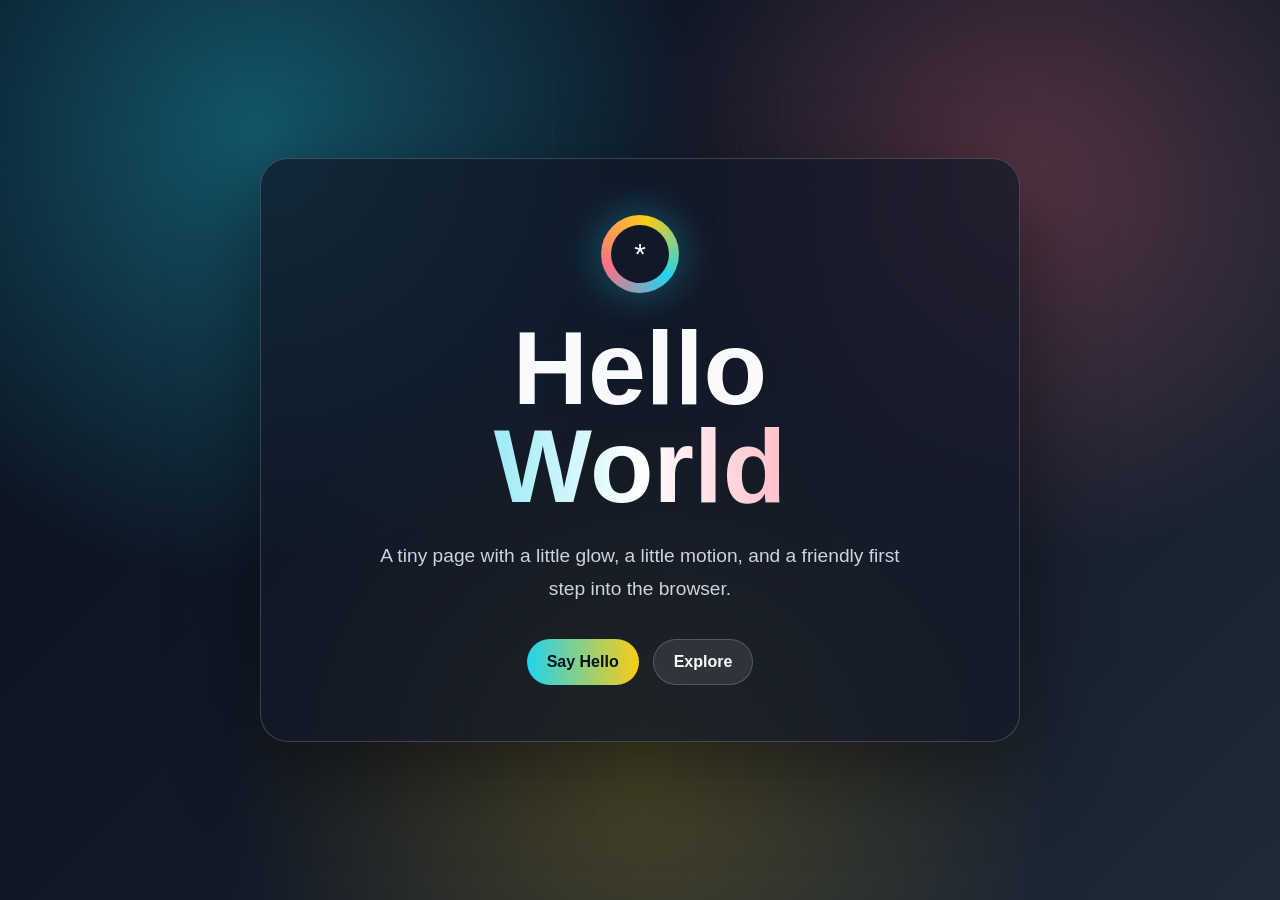
==== index.html @ 3ae95172 "my first commit" ====
<!DOCTYPE html>
<html lang="en">
<head>
  <meta charset="UTF-8">
  <meta name="viewport" content="width=device-width, initial-scale=1.0">
  <title>Hello World</title>
  <style>
    :root {
      color-scheme: dark;
      --bg: #111827;
      --panel: rgba(17, 24, 39, 0.72);
      --text: #f8fafc;
      --muted: #cbd5e1;
      --cyan: #22d3ee;
      --rose: #fb7185;
      --gold: #facc15;
      --line: rgba(255, 255, 255, 0.18);
    }

    * {
      box-sizing: border-box;
    }

    body {
      min-height: 100vh;
      margin: 0;
      display: grid;
      place-items: center;
      overflow: hidden;
      font-family: "Segoe UI", Arial, sans-serif;
      color: var(--text);
      background:
        radial-gradient(circle at 20% 15%, rgba(34, 211, 238, 0.35), transparent 28rem),
        radial-gradient(circle at 80% 20%, rgba(251, 113, 133, 0.28), transparent 24rem),
        radial-gradient(circle at 50% 85%, rgba(250, 204, 21, 0.22), transparent 26rem),
        linear-gradient(135deg, #08111f 0%, var(--bg) 48%, #1f2937 100%);
    }

    body::before {
      content: "";
      position: fixed;
      inset: 0;
      background-image:
        linear-gradient(rgba(255, 255, 255, 0.045) 1px, transparent 1px),
        linear-gradient(90deg, rgba(255, 255, 255, 0.045) 1px, transparent 1px);
      background-size: 46px 46px;
      mask-image: radial-gradient(circle, black 0%, transparent 72%);
      pointer-events: none;
    }

    main {
      width: min(92vw, 760px);
      padding: 56px;
      position: relative;
      border: 1px solid var(--line);
      border-radius: 28px;
      background: var(--panel);
      box-shadow: 0 28px 90px rgba(0, 0, 0, 0.45);
      backdrop-filter: blur(18px);
      text-align: center;
    }

    .spark {
      width: 78px;
      height: 78px;
      margin: 0 auto 26px;
      display: grid;
      place-items: center;
      border-radius: 50%;
      background: conic-gradient(from 130deg, var(--cyan), var(--rose), var(--gold), var(--cyan));
      box-shadow: 0 0 42px rgba(34, 211, 238, 0.38);
      animation: turn 8s linear infinite;
    }

    .spark span {
      width: 58px;
      height: 58px;
      display: grid;
      place-items: center;
      border-radius: inherit;
      background: #111827;
      font-size: 30px;
      animation: counter-turn 8s linear infinite;
    }

    h1 {
      margin: 0;
      font-size: clamp(3rem, 9vw, 6.5rem);
      line-height: 0.95;
      letter-spacing: 0;
      text-wrap: balance;
    }

    h1 span {
      display: block;
      color: transparent;
      background: linear-gradient(90deg, var(--cyan), #ffffff, var(--rose));
      background-clip: text;
      -webkit-background-clip: text;
    }

    p {
      max-width: 560px;
      margin: 24px auto 0;
      color: var(--muted);
      font-size: clamp(1rem, 2vw, 1.2rem);
      line-height: 1.7;
    }

    .actions {
      margin-top: 34px;
      display: flex;
      justify-content: center;
      gap: 14px;
      flex-wrap: wrap;
    }

    a {
      min-height: 46px;
      padding: 12px 20px;
      display: inline-flex;
      align-items: center;
      justify-content: center;
      border: 1px solid var(--line);
      border-radius: 999px;
      color: var(--text);
      text-decoration: none;
      font-weight: 700;
      background: rgba(255, 255, 255, 0.09);
      transition: transform 180ms ease, background 180ms ease, border-color 180ms ease;
    }

    a:hover {
      transform: translateY(-2px);
      border-color: rgba(255, 255, 255, 0.45);
      background: rgba(255, 255, 255, 0.16);
    }

    a.primary {
      border: 0;
      color: #07111f;
      background: linear-gradient(90deg, var(--cyan), var(--gold));
    }

    @keyframes turn {
      to {
        transform: rotate(360deg);
      }
    }

    @keyframes counter-turn {
      to {
        transform: rotate(-360deg);
      }
    }

    @media (max-width: 560px) {
      main {
        padding: 38px 24px;
        border-radius: 22px;
      }
    }
  </style>
</head>
<body>
  <main>
    <div class="spark" aria-hidden="true">
      <span>*</span>
    </div>
    <h1>Hello <span>World</span></h1>
    <p>A tiny page with a little glow, a little motion, and a friendly first step into the browser.</p>
    <div class="actions">
      <a class="primary" href="#" aria-label="Say hello">Say Hello</a>
      <a href="#" aria-label="Explore the page">Explore</a>
    </div>
  </main>
</body>
</html>
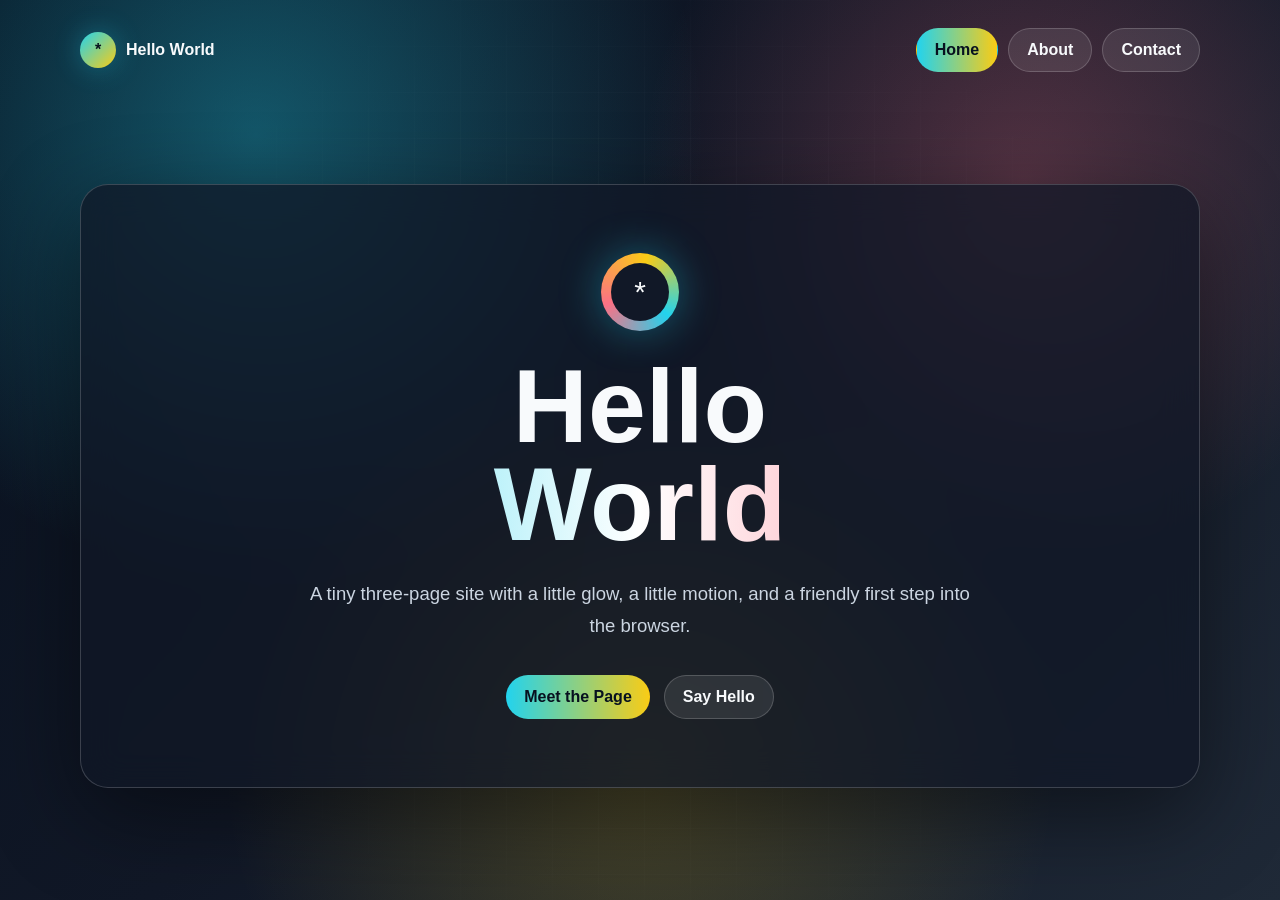
==== commit 7228aac6: "added about page and contact page" ====
--- a/index.html
+++ b/index.html
@@ -3,176 +3,34 @@
 <head>
   <meta charset="UTF-8">
   <meta name="viewport" content="width=device-width, initial-scale=1.0">
-  <title>Hello World</title>
-  <style>
-    :root {
-      color-scheme: dark;
-      --bg: #111827;
-      --panel: rgba(17, 24, 39, 0.72);
-      --text: #f8fafc;
-      --muted: #cbd5e1;
-      --cyan: #22d3ee;
-      --rose: #fb7185;
-      --gold: #facc15;
-      --line: rgba(255, 255, 255, 0.18);
-    }
-
-    * {
-      box-sizing: border-box;
-    }
-
-    body {
-      min-height: 100vh;
-      margin: 0;
-      display: grid;
-      place-items: center;
-      overflow: hidden;
-      font-family: "Segoe UI", Arial, sans-serif;
-      color: var(--text);
-      background:
-        radial-gradient(circle at 20% 15%, rgba(34, 211, 238, 0.35), transparent 28rem),
-        radial-gradient(circle at 80% 20%, rgba(251, 113, 133, 0.28), transparent 24rem),
-        radial-gradient(circle at 50% 85%, rgba(250, 204, 21, 0.22), transparent 26rem),
-        linear-gradient(135deg, #08111f 0%, var(--bg) 48%, #1f2937 100%);
-    }
-
-    body::before {
-      content: "";
-      position: fixed;
-      inset: 0;
-      background-image:
-        linear-gradient(rgba(255, 255, 255, 0.045) 1px, transparent 1px),
-        linear-gradient(90deg, rgba(255, 255, 255, 0.045) 1px, transparent 1px);
-      background-size: 46px 46px;
-      mask-image: radial-gradient(circle, black 0%, transparent 72%);
-      pointer-events: none;
-    }
-
-    main {
-      width: min(92vw, 760px);
-      padding: 56px;
-      position: relative;
-      border: 1px solid var(--line);
-      border-radius: 28px;
-      background: var(--panel);
-      box-shadow: 0 28px 90px rgba(0, 0, 0, 0.45);
-      backdrop-filter: blur(18px);
-      text-align: center;
-    }
-
-    .spark {
-      width: 78px;
-      height: 78px;
-      margin: 0 auto 26px;
-      display: grid;
-      place-items: center;
-      border-radius: 50%;
-      background: conic-gradient(from 130deg, var(--cyan), var(--rose), var(--gold), var(--cyan));
-      box-shadow: 0 0 42px rgba(34, 211, 238, 0.38);
-      animation: turn 8s linear infinite;
-    }
-
-    .spark span {
-      width: 58px;
-      height: 58px;
-      display: grid;
-      place-items: center;
-      border-radius: inherit;
-      background: #111827;
-      font-size: 30px;
-      animation: counter-turn 8s linear infinite;
-    }
-
-    h1 {
-      margin: 0;
-      font-size: clamp(3rem, 9vw, 6.5rem);
-      line-height: 0.95;
-      letter-spacing: 0;
-      text-wrap: balance;
-    }
-
-    h1 span {
-      display: block;
-      color: transparent;
-      background: linear-gradient(90deg, var(--cyan), #ffffff, var(--rose));
-      background-clip: text;
-      -webkit-background-clip: text;
-    }
-
-    p {
-      max-width: 560px;
-      margin: 24px auto 0;
-      color: var(--muted);
-      font-size: clamp(1rem, 2vw, 1.2rem);
-      line-height: 1.7;
-    }
-
-    .actions {
-      margin-top: 34px;
-      display: flex;
-      justify-content: center;
-      gap: 14px;
-      flex-wrap: wrap;
-    }
-
-    a {
-      min-height: 46px;
-      padding: 12px 20px;
-      display: inline-flex;
-      align-items: center;
-      justify-content: center;
-      border: 1px solid var(--line);
-      border-radius: 999px;
-      color: var(--text);
-      text-decoration: none;
-      font-weight: 700;
-      background: rgba(255, 255, 255, 0.09);
-      transition: transform 180ms ease, background 180ms ease, border-color 180ms ease;
-    }
-
-    a:hover {
-      transform: translateY(-2px);
-      border-color: rgba(255, 255, 255, 0.45);
-      background: rgba(255, 255, 255, 0.16);
-    }
-
-    a.primary {
-      border: 0;
-      color: #07111f;
-      background: linear-gradient(90deg, var(--cyan), var(--gold));
-    }
-
-    @keyframes turn {
-      to {
-        transform: rotate(360deg);
-      }
-    }
-
-    @keyframes counter-turn {
-      to {
-        transform: rotate(-360deg);
-      }
-    }
-
-    @media (max-width: 560px) {
-      main {
-        padding: 38px 24px;
-        border-radius: 22px;
-      }
-    }
-  </style>
+  <title>Hello World | Home</title>
+  <link rel="stylesheet" href="styles.css">
 </head>
 <body>
-  <main>
-    <div class="spark" aria-hidden="true">
-      <span>*</span>
-    </div>
-    <h1>Hello <span>World</span></h1>
-    <p>A tiny page with a little glow, a little motion, and a friendly first step into the browser.</p>
-    <div class="actions">
-      <a class="primary" href="#" aria-label="Say hello">Say Hello</a>
-      <a href="#" aria-label="Explore the page">Explore</a>
-    </div>
-  </main>
+  <div class="site-shell">
+    <header class="site-header">
+      <a class="brand" href="index.html" aria-label="Hello World home">
+        <span class="brand-mark">*</span>
+        <span>Hello World</span>
+      </a>
+      <nav class="nav" aria-label="Primary navigation">
+        <a class="active" href="index.html">Home</a>
+        <a href="about.html">About</a>
+        <a href="contact.html">Contact</a>
+      </nav>
+    </header>
+
+    <main class="hero">
+      <div class="spark" aria-hidden="true">
+        <span>*</span>
+      </div>
+      <h1>Hello <span>World</span></h1>
+      <p class="lede">A tiny three-page site with a little glow, a little motion, and a friendly first step into the browser.</p>
+      <div class="actions">
+        <a class="button primary" href="about.html">Meet the Page</a>
+        <a class="button" href="contact.html">Say Hello</a>
+      </div>
+    </main>
+  </div>
 </body>
 </html>
--- a/styles.css
+++ b/styles.css
@@ -0,0 +1,323 @@
+:root {
+  color-scheme: dark;
+  --bg: #111827;
+  --panel: rgba(17, 24, 39, 0.74);
+  --text: #f8fafc;
+  --muted: #cbd5e1;
+  --cyan: #22d3ee;
+  --rose: #fb7185;
+  --gold: #facc15;
+  --green: #34d399;
+  --line: rgba(255, 255, 255, 0.18);
+}
+
+* {
+  box-sizing: border-box;
+}
+
+body {
+  min-height: 100vh;
+  margin: 0;
+  overflow-x: hidden;
+  font-family: "Segoe UI", Arial, sans-serif;
+  color: var(--text);
+  background:
+    radial-gradient(circle at 20% 15%, rgba(34, 211, 238, 0.35), transparent 28rem),
+    radial-gradient(circle at 80% 20%, rgba(251, 113, 133, 0.28), transparent 24rem),
+    radial-gradient(circle at 50% 85%, rgba(250, 204, 21, 0.22), transparent 26rem),
+    linear-gradient(135deg, #08111f 0%, var(--bg) 48%, #1f2937 100%);
+}
+
+body::before {
+  content: "";
+  position: fixed;
+  inset: 0;
+  background-image:
+    linear-gradient(rgba(255, 255, 255, 0.045) 1px, transparent 1px),
+    linear-gradient(90deg, rgba(255, 255, 255, 0.045) 1px, transparent 1px);
+  background-size: 46px 46px;
+  mask-image: radial-gradient(circle, black 0%, transparent 72%);
+  pointer-events: none;
+}
+
+.site-shell {
+  width: min(1120px, 92vw);
+  min-height: 100vh;
+  margin: 0 auto;
+  padding: 28px 0;
+  position: relative;
+  display: grid;
+  grid-template-rows: auto 1fr;
+  gap: 28px;
+}
+
+.site-header {
+  display: flex;
+  align-items: center;
+  justify-content: space-between;
+  gap: 18px;
+}
+
+.brand {
+  display: inline-flex;
+  align-items: center;
+  gap: 10px;
+  color: var(--text);
+  text-decoration: none;
+  font-weight: 800;
+}
+
+.brand-mark {
+  width: 36px;
+  height: 36px;
+  display: grid;
+  place-items: center;
+  border-radius: 50%;
+  color: #07111f;
+  background: linear-gradient(135deg, var(--cyan), var(--gold));
+  box-shadow: 0 0 28px rgba(34, 211, 238, 0.32);
+}
+
+.nav {
+  display: flex;
+  gap: 10px;
+  flex-wrap: wrap;
+  justify-content: flex-end;
+}
+
+.nav a,
+.button {
+  min-height: 44px;
+  padding: 11px 18px;
+  display: inline-flex;
+  align-items: center;
+  justify-content: center;
+  border: 1px solid var(--line);
+  border-radius: 999px;
+  color: var(--text);
+  text-decoration: none;
+  font-weight: 700;
+  background: rgba(255, 255, 255, 0.09);
+  transition: transform 180ms ease, background 180ms ease, border-color 180ms ease;
+}
+
+.nav a:hover,
+.button:hover {
+  transform: translateY(-2px);
+  border-color: rgba(255, 255, 255, 0.45);
+  background: rgba(255, 255, 255, 0.16);
+}
+
+.nav a.active {
+  color: #07111f;
+  border-color: transparent;
+  background: linear-gradient(90deg, var(--cyan), var(--gold));
+}
+
+.hero,
+.content-panel {
+  border: 1px solid var(--line);
+  border-radius: 28px;
+  background: var(--panel);
+  box-shadow: 0 28px 90px rgba(0, 0, 0, 0.45);
+  backdrop-filter: blur(18px);
+}
+
+.hero {
+  margin: auto 0;
+  padding: clamp(36px, 7vw, 68px);
+  text-align: center;
+}
+
+.spark {
+  width: 78px;
+  height: 78px;
+  margin: 0 auto 26px;
+  display: grid;
+  place-items: center;
+  border-radius: 50%;
+  background: conic-gradient(from 130deg, var(--cyan), var(--rose), var(--gold), var(--cyan));
+  box-shadow: 0 0 42px rgba(34, 211, 238, 0.38);
+  animation: turn 8s linear infinite;
+}
+
+.spark span {
+  width: 58px;
+  height: 58px;
+  display: grid;
+  place-items: center;
+  border-radius: inherit;
+  background: #111827;
+  font-size: 30px;
+  animation: counter-turn 8s linear infinite;
+}
+
+h1 {
+  margin: 0;
+  font-size: clamp(3rem, 9vw, 6.5rem);
+  line-height: 0.95;
+  letter-spacing: 0;
+  text-wrap: balance;
+}
+
+h1 span,
+.gradient-text {
+  color: transparent;
+  background: linear-gradient(90deg, var(--cyan), #ffffff, var(--rose));
+  background-clip: text;
+  -webkit-background-clip: text;
+}
+
+h1 span {
+  display: block;
+}
+
+h2 {
+  margin: 0;
+  font-size: clamp(2.2rem, 5vw, 4.5rem);
+  line-height: 1;
+  letter-spacing: 0;
+}
+
+p {
+  color: var(--muted);
+  font-size: clamp(1rem, 2vw, 1.16rem);
+  line-height: 1.7;
+}
+
+.lede {
+  max-width: 680px;
+  margin: 24px auto 0;
+}
+
+.actions {
+  margin-top: 34px;
+  display: flex;
+  justify-content: center;
+  gap: 14px;
+  flex-wrap: wrap;
+}
+
+.button.primary {
+  border: 0;
+  color: #07111f;
+  background: linear-gradient(90deg, var(--cyan), var(--gold));
+}
+
+.content-panel {
+  padding: clamp(28px, 5vw, 52px);
+}
+
+.page-grid {
+  display: grid;
+  grid-template-columns: minmax(0, 1.1fr) minmax(260px, 0.9fr);
+  gap: 24px;
+  align-items: start;
+}
+
+.feature-list {
+  display: grid;
+  gap: 14px;
+  margin-top: 28px;
+}
+
+.feature {
+  padding: 18px;
+  border: 1px solid var(--line);
+  border-radius: 18px;
+  background: rgba(255, 255, 255, 0.07);
+}
+
+.feature strong {
+  display: block;
+  margin-bottom: 6px;
+}
+
+.feature p {
+  margin: 0;
+  font-size: 1rem;
+}
+
+.contact-card {
+  padding: 22px;
+  border: 1px solid var(--line);
+  border-radius: 22px;
+  background: rgba(255, 255, 255, 0.07);
+}
+
+.contact-card a {
+  color: var(--cyan);
+  font-weight: 800;
+  text-decoration: none;
+}
+
+.contact-form {
+  display: grid;
+  gap: 14px;
+  margin-top: 8px;
+}
+
+label {
+  display: grid;
+  gap: 8px;
+  color: var(--muted);
+  font-weight: 700;
+}
+
+input,
+textarea {
+  width: 100%;
+  border: 1px solid var(--line);
+  border-radius: 16px;
+  padding: 13px 14px;
+  color: var(--text);
+  font: inherit;
+  background: rgba(8, 17, 31, 0.74);
+  outline: none;
+}
+
+textarea {
+  min-height: 140px;
+  resize: vertical;
+}
+
+input:focus,
+textarea:focus {
+  border-color: var(--cyan);
+  box-shadow: 0 0 0 4px rgba(34, 211, 238, 0.16);
+}
+
+@keyframes turn {
+  to {
+    transform: rotate(360deg);
+  }
+}
+
+@keyframes counter-turn {
+  to {
+    transform: rotate(-360deg);
+  }
+}
+
+@media (max-width: 760px) {
+  .site-header,
+  .page-grid {
+    grid-template-columns: 1fr;
+  }
+
+  .site-header {
+    align-items: flex-start;
+    flex-direction: column;
+  }
+
+  .nav {
+    justify-content: flex-start;
+  }
+}
+
+@media (max-width: 560px) {
+  .hero,
+  .content-panel {
+    border-radius: 22px;
+  }
+}
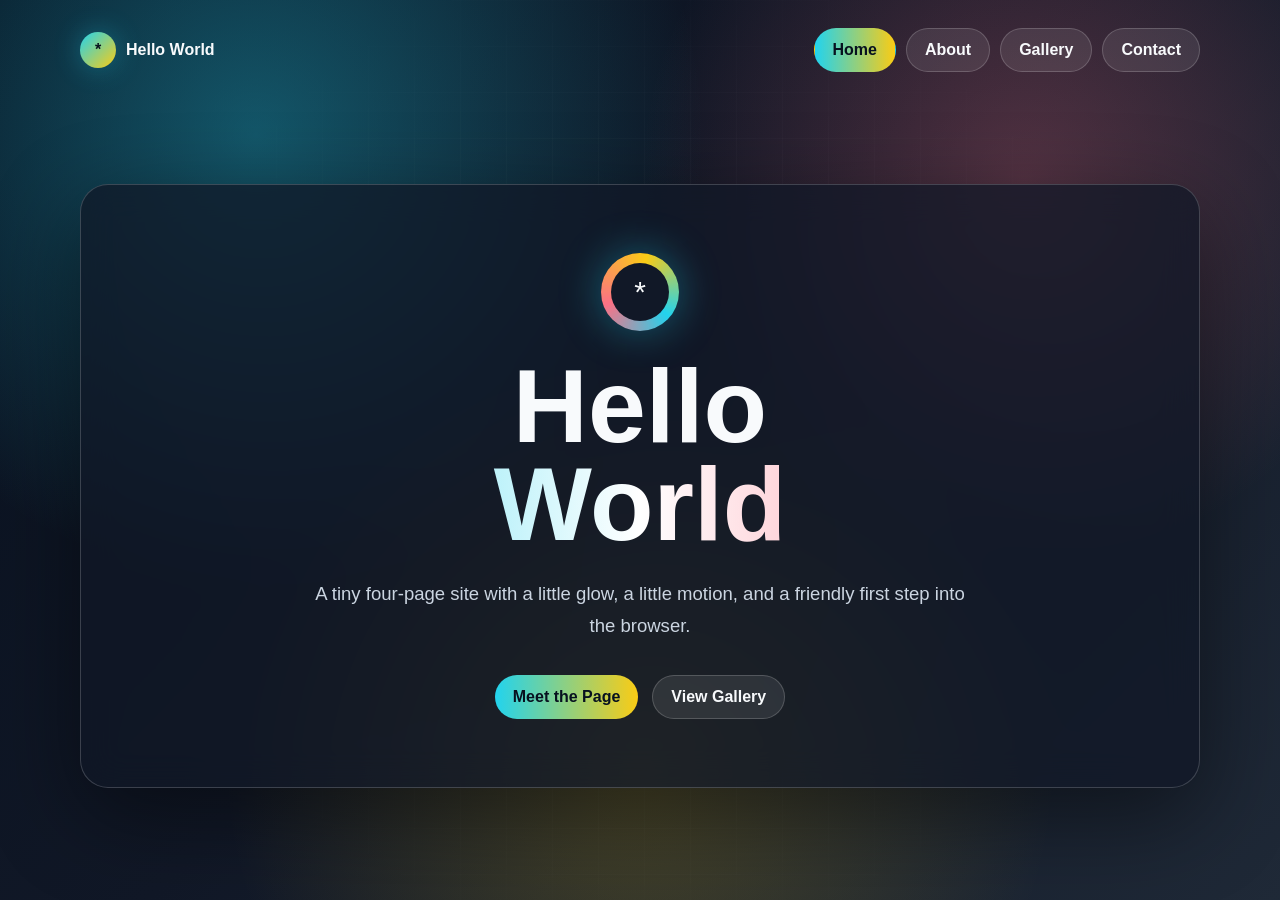
==== commit b6535644: "gallery page created" ====
--- a/index.html
+++ b/index.html
@@ -16,6 +16,7 @@
       <nav class="nav" aria-label="Primary navigation">
         <a class="active" href="index.html">Home</a>
         <a href="about.html">About</a>
+        <a href="gallery.html">Gallery</a>
         <a href="contact.html">Contact</a>
       </nav>
     </header>
@@ -25,10 +26,10 @@
         <span>*</span>
       </div>
       <h1>Hello <span>World</span></h1>
-      <p class="lede">A tiny three-page site with a little glow, a little motion, and a friendly first step into the browser.</p>
+      <p class="lede">A tiny four-page site with a little glow, a little motion, and a friendly first step into the browser.</p>
       <div class="actions">
         <a class="button primary" href="about.html">Meet the Page</a>
-        <a class="button" href="contact.html">Say Hello</a>
+        <a class="button" href="gallery.html">View Gallery</a>
       </div>
     </main>
   </div>
--- a/styles.css
+++ b/styles.css
@@ -257,6 +257,94 @@
   margin-top: 8px;
 }
 
+.gallery-grid {
+  display: grid;
+  grid-template-columns: repeat(3, minmax(0, 1fr));
+  gap: 18px;
+  margin-top: 34px;
+}
+
+.gallery-item {
+  min-height: 220px;
+  padding: 18px;
+  display: flex;
+  flex-direction: column;
+  justify-content: flex-end;
+  overflow: hidden;
+  position: relative;
+  border: 1px solid var(--line);
+  border-radius: 22px;
+  background:
+    linear-gradient(145deg, rgba(255, 255, 255, 0.12), rgba(255, 255, 255, 0.03)),
+    var(--tile-art);
+  background-size: cover;
+  box-shadow: inset 0 -90px 80px rgba(8, 17, 31, 0.68);
+}
+
+.gallery-item::before {
+  content: "";
+  position: absolute;
+  inset: 16px;
+  border: 1px solid rgba(255, 255, 255, 0.2);
+  border-radius: 16px;
+  pointer-events: none;
+}
+
+.gallery-item strong,
+.gallery-item span {
+  position: relative;
+  z-index: 1;
+}
+
+.gallery-item strong {
+  font-size: 1.12rem;
+}
+
+.gallery-item span {
+  margin-top: 6px;
+  color: var(--muted);
+}
+
+.tile-aurora {
+  --tile-art:
+    radial-gradient(circle at 24% 24%, rgba(34, 211, 238, 0.88), transparent 32%),
+    radial-gradient(circle at 76% 30%, rgba(251, 113, 133, 0.78), transparent 34%),
+    linear-gradient(135deg, #0f172a, #312e81);
+}
+
+.tile-sunrise {
+  --tile-art:
+    radial-gradient(circle at 50% 22%, rgba(250, 204, 21, 0.9), transparent 24%),
+    linear-gradient(160deg, #7c2d12, #be123c 48%, #0f172a);
+}
+
+.tile-lagoon {
+  --tile-art:
+    radial-gradient(circle at 30% 70%, rgba(52, 211, 153, 0.82), transparent 32%),
+    linear-gradient(135deg, #064e3b, #155e75 52%, #111827);
+}
+
+.tile-neon {
+  --tile-art:
+    linear-gradient(90deg, rgba(34, 211, 238, 0.8) 8%, transparent 8% 18%, rgba(251, 113, 133, 0.75) 18% 28%, transparent 28%),
+    linear-gradient(135deg, #020617, #1e1b4b);
+}
+
+.tile-orbit {
+  --tile-art:
+    radial-gradient(circle at 50% 50%, transparent 0 22%, rgba(255, 255, 255, 0.58) 23% 24%, transparent 25%),
+    radial-gradient(circle at 70% 35%, rgba(250, 204, 21, 0.9), transparent 12%),
+    linear-gradient(135deg, #111827, #581c87);
+}
+
+.tile-bloom {
+  --tile-art:
+    radial-gradient(circle at 34% 42%, rgba(251, 113, 133, 0.84), transparent 24%),
+    radial-gradient(circle at 58% 54%, rgba(250, 204, 21, 0.74), transparent 26%),
+    radial-gradient(circle at 70% 32%, rgba(34, 211, 238, 0.68), transparent 20%),
+    linear-gradient(135deg, #0f172a, #3b0764);
+}
+
 label {
   display: grid;
   gap: 8px;
@@ -301,7 +389,8 @@
 
 @media (max-width: 760px) {
   .site-header,
-  .page-grid {
+  .page-grid,
+  .gallery-grid {
     grid-template-columns: 1fr;
   }
 
@@ -312,6 +401,12 @@
 
   .nav {
     justify-content: flex-start;
+  }
+}
+
+@media (min-width: 761px) and (max-width: 980px) {
+  .gallery-grid {
+    grid-template-columns: repeat(2, minmax(0, 1fr));
   }
 }
 
